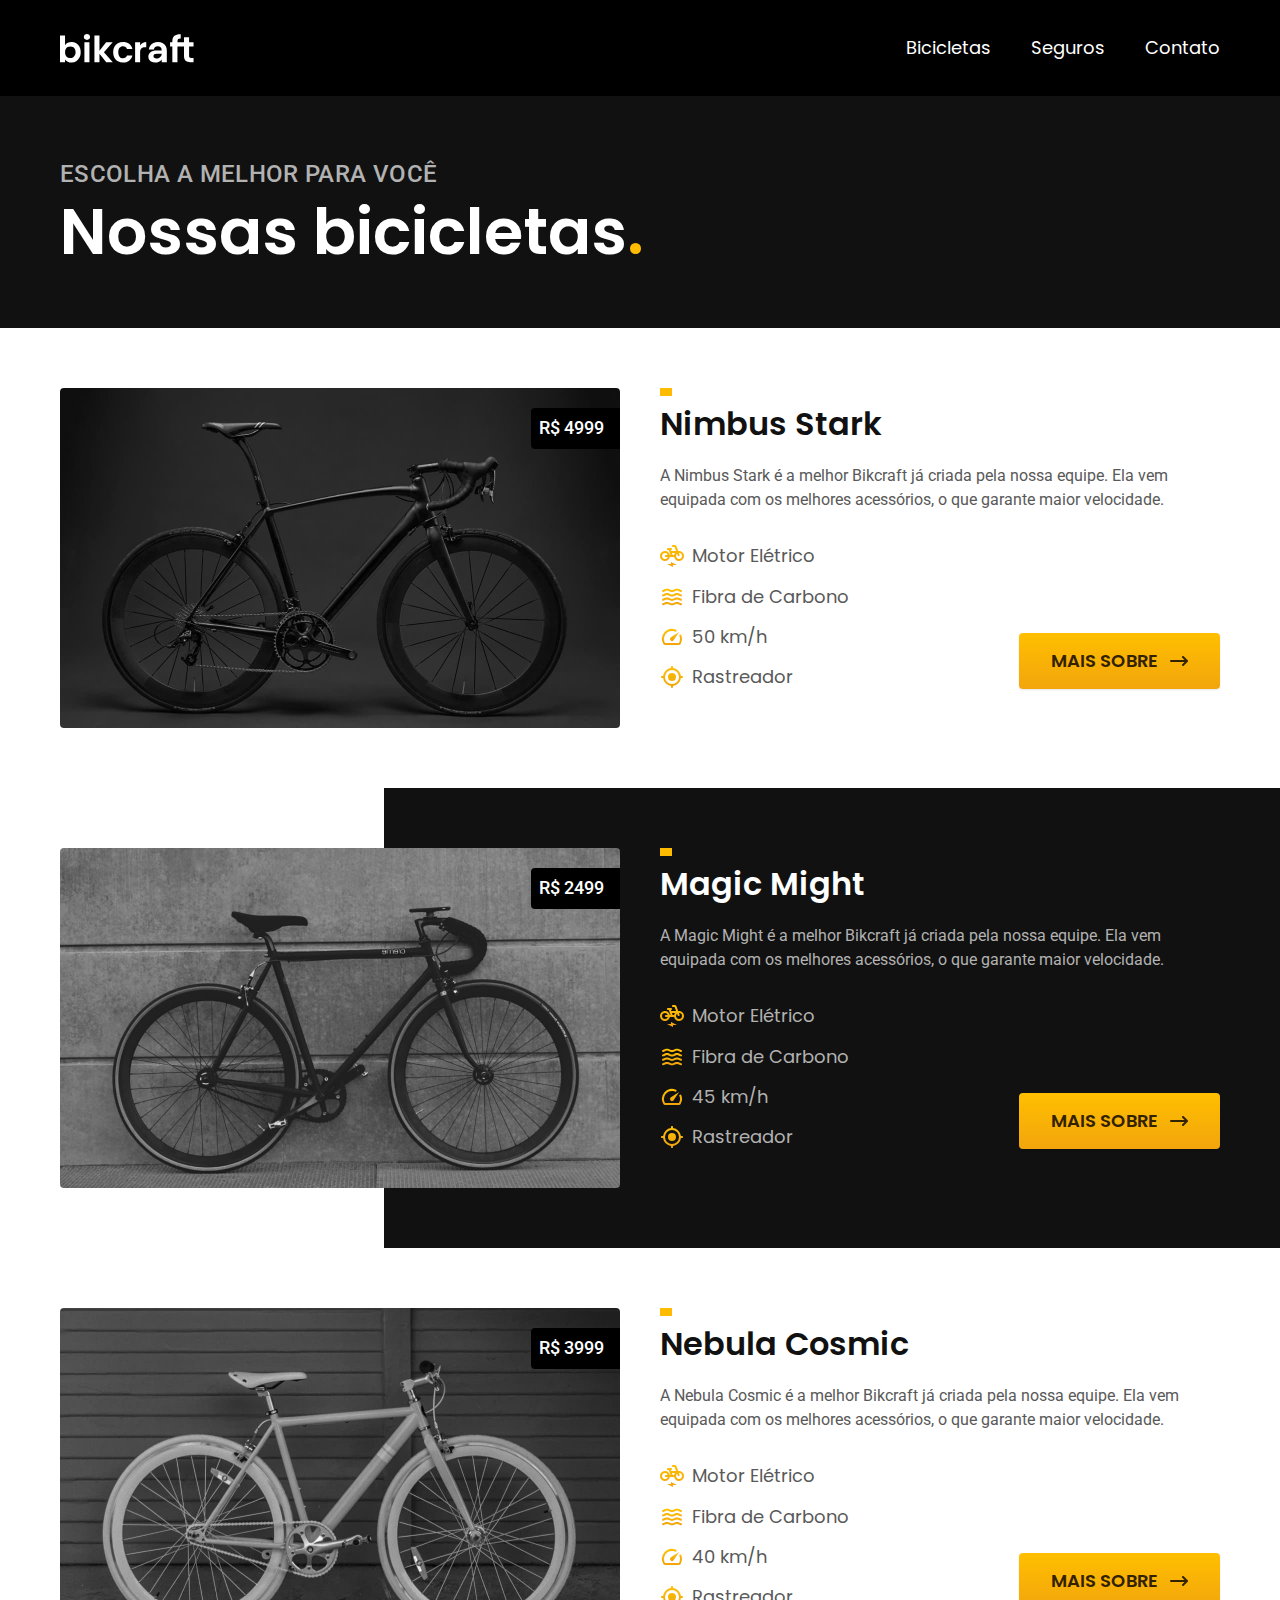
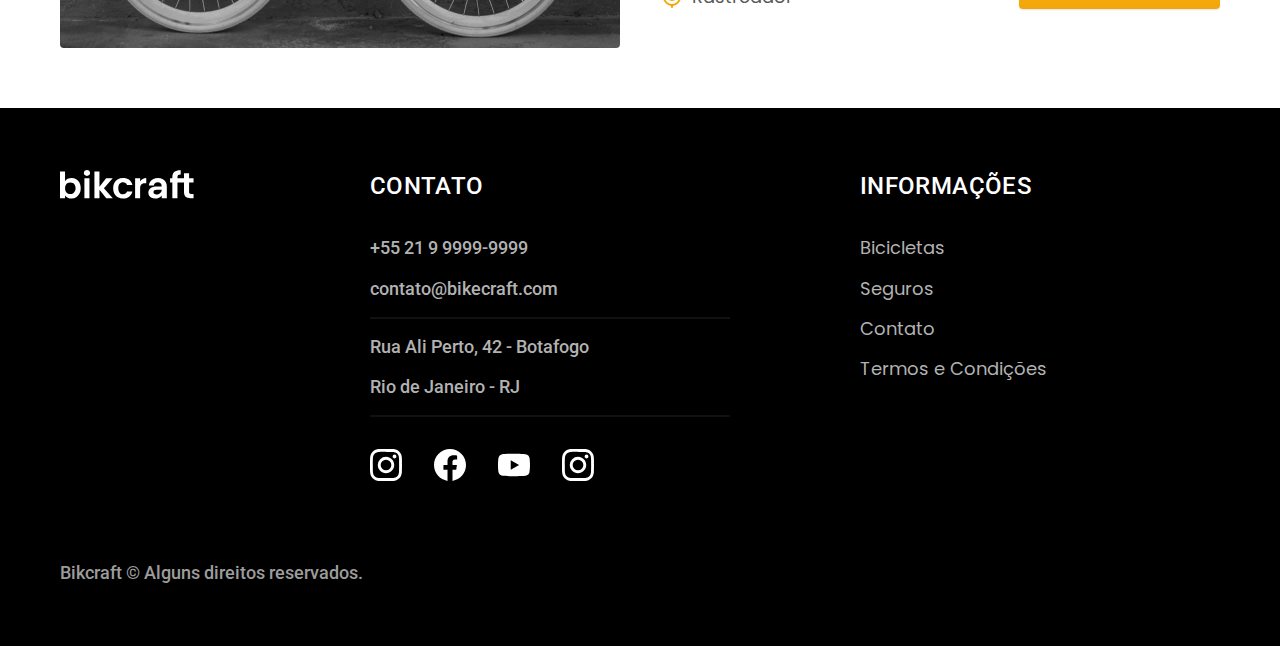
==== bicicletas.html @ 9562a988 "ciração da pagiona biciletas" ====
<!DOCTYPE html>
<html lang="pt-br">

<head>
  <meta charset="UTF-8">
  <meta name="viewport" content="width=device-width, initial-scale=1.0">
  <link rel="stylesheet" href="./css/style.css">
  <link rel="preconnect" href="https://fonts.googleapis.com">
  <link rel="preconnect" href="https://fonts.gstatic.com" crossorigin>
  <link href="https://fonts.googleapis.com/css2?family=Merriweather:ital,wght@1,900&family=Poppins:wght@400;600&family=Roboto:wght@100..900&display=swap" rel="stylesheet">
  <title>Bicicletas | Bikecraft</title>
  <meta name="desciption" content="Bicicletas.">
</head>

<body id="bicicletas">
  <header class="header-bg">
    <div class="container header">
      <img src="./img/bikcraft.svg" alt="Bikecraft">
      <nav aria-label="primaria">
        <ul class="header-menu font-1-m cor-0">
          <li><a href="./bicicletas.html">Bicicletas</a></li>
          <li><a href="./seguros.html">Seguros</a></li>
          <li><a href="./contato.html">Contato</a></li>
        </ul>
      </nav>
    </div>
  </header>

  <main>
    <div class="titulo-bg">
      <div class="titulo container">
        <p class="font-2-l-b cor-5">Escolha a melhor para você </p>
        <h1 class="font-1-xxl cor-0">Nossas bicicletas<span class="cor-p1">.</span></h1>
      </div>
    </div>

    <div class="bicicletas container">
      <div class="bicicletas-imagem">
        <img src="./img/bicicletas/nimbus.jpg" alt="Bicicleta preta">
        <span class="font-2-m cor-0">R$ 4999</span>
      </div>
      <div class="bicicletas-conteudo">
        <h2 class="font-1-xl">Nimbus Stark</h2>
        <p class="font-2-s cor-8">A Nimbus Stark é a melhor Bikcraft já criada pela nossa equipe. Ela vem equipada com os melhores acessórios, o que garante maior velocidade.</p>
        <ul class="font-1-m cor-8">
          <li><img src="./img/icones/eletrica.svg" alt="">
            Motor Elétrico
          </li>
          <li><img src="./img/icones/carbono.svg" alt="">
            Fibra de Carbono
          </li>
          <li><img src="./img/icones/velocidade.svg" alt="">
            50 km/h
          </li>
          <li><img src="./img/icones/rastreador.svg" alt="">
            Rastreador
          </li>
        </ul>
        <a class="botao seta" href="./bicicletas/nimbus.html">Mais Sobre</a>
      </div>
    </div>

    <div class="bicicletas-bg">
      <div class="bicicletas container">
        <div class="bicicletas-imagem">
          <img src="./img/bicicletas/magic.jpg" alt="Bicicleta preta">
          <span class="font-2-m cor-0">R$ 2499</span>
        </div>
        <div class="bicicletas-conteudo">
          <h2 class="font-1-xl cor-0">Magic Might</h2>
          <p class="font-2-s cor-5">A Magic Might é a melhor Bikcraft já criada pela nossa equipe. Ela vem equipada com os melhores acessórios, o que garante maior velocidade.</p>
          <ul class="font-1-m cor-5">
            <li><img src="./img/icones/eletrica.svg" alt="">
              Motor Elétrico
            </li>
            <li><img src="./img/icones/carbono.svg" alt="">
              Fibra de Carbono
            </li>
            <li><img src="./img/icones/velocidade.svg" alt="">
              45 km/h
            </li>
            <li><img src="./img/icones/rastreador.svg" alt="">
              Rastreador
            </li>
          </ul>
          <a class="botao seta" href="./bicicletas/magic.html">Mais Sobre</a>
        </div>
      </div>
    </div>


    <div class="bicicletas container">
      <div class="bicicletas-imagem">
        <img src="./img/bicicletas/nebula.jpg" alt="Bicicleta preta">
        <span class="font-2-m cor-0">R$ 3999</span>
      </div>
      <div class="bicicletas-conteudo">
        <h2 class="font-1-xl">Nebula Cosmic</h2>
        <p class="font-2-s cor-8">A Nebula Cosmic é a melhor Bikcraft já criada pela nossa equipe. Ela vem equipada com os melhores acessórios, o que garante maior velocidade.</p>
        <ul class="font-1-m cor-8">
          <li><img src="./img/icones/eletrica.svg" alt="">
            Motor Elétrico
          </li>
          <li><img src="./img/icones/carbono.svg" alt="">
            Fibra de Carbono
          </li>
          <li><img src="./img/icones/velocidade.svg" alt="">
            40 km/h
          </li>
          <li><img src="./img/icones/rastreador.svg" alt="">
            Rastreador
          </li>
        </ul>
        <a class="botao seta" href="./bicicletas/nebula.html">Mais Sobre</a>
      </div>
    </div>

  </main>

  <footer class="footer-bg">
    <div class="footer container">
      <img src="./img/bikcraft.svg" alt="Bikecraft">
      <div class="footer-contato">
        <h3 class="font-2-l-b cor-0">Contato</h3>
        <ul class="font-2-m cor-5">
          <li><a href="tel:+5521999999999">+55 21 9 9999-9999</a></li>
          <li><a href="mailto:contato@bikecraft.com">contato@bikecraft.com</a></li>
          <li>Rua Ali Perto, 42 - Botafogo</li>
          <li>Rio de Janeiro - RJ</li>
        </ul>
        <div class="footer-redes">
          <a href="./">
            <img src="./img/redes/instagram.svg" alt="Instagram">
          </a>
          <a href="./">
            <img src="./img/redes/facebook.svg" alt="Facebook">
          </a>
          <a href="./">
            <img src="./img/redes/youtube.svg" alt="YouTube">
          </a>
          <a href="./">
            <img src="./img/redes/instagram.svg" alt="">
          </a>
        </div>
      </div>
      <div class="footer-informacoes">
        <h3 class="font-2-l-b cor-0">Informações</h3>
        <nav>
          <ul class="font-1-m cor-5">
            <li><a href="./bicicletas.html">Bicicletas</a></li>
            <li><a href="./seguros.html">Seguros</a></li>
            <li><a href="./contato.html">Contato</a></li>
            <li><a href="./termos.html">Termos e Condições</a></li>
          </ul>
        </nav>
      </div>
      <p class="footer-copy font-2-m cor-6">Bikcraft © Alguns direitos reservados.</p>
    </div>
  </footer>
</body>

</html>
---- css/style.css ----
@import "./global/global.css";
@import "./utilidades/tipografia.css";
@import "./utilidades/cores.css";

@import "./global/header.css";
@import "./global/footer.css";

/* Utilidades */
@import "./utilidades/componentes.css";

/* Home */
@import "./home/introducao.css";
@import "./home/tecnologia.css";
@import "./home/parceiros.css";
@import "./home/depoimento.css";

/* Bicicletas */
@import "./bicicletas/bicicletas-lista.css";
@import "./bicicletas/bicicletas.css";

/* Seguros */
@import "./seguros/seguros.css";

/* Termos */
@import "./termos/termos.css";
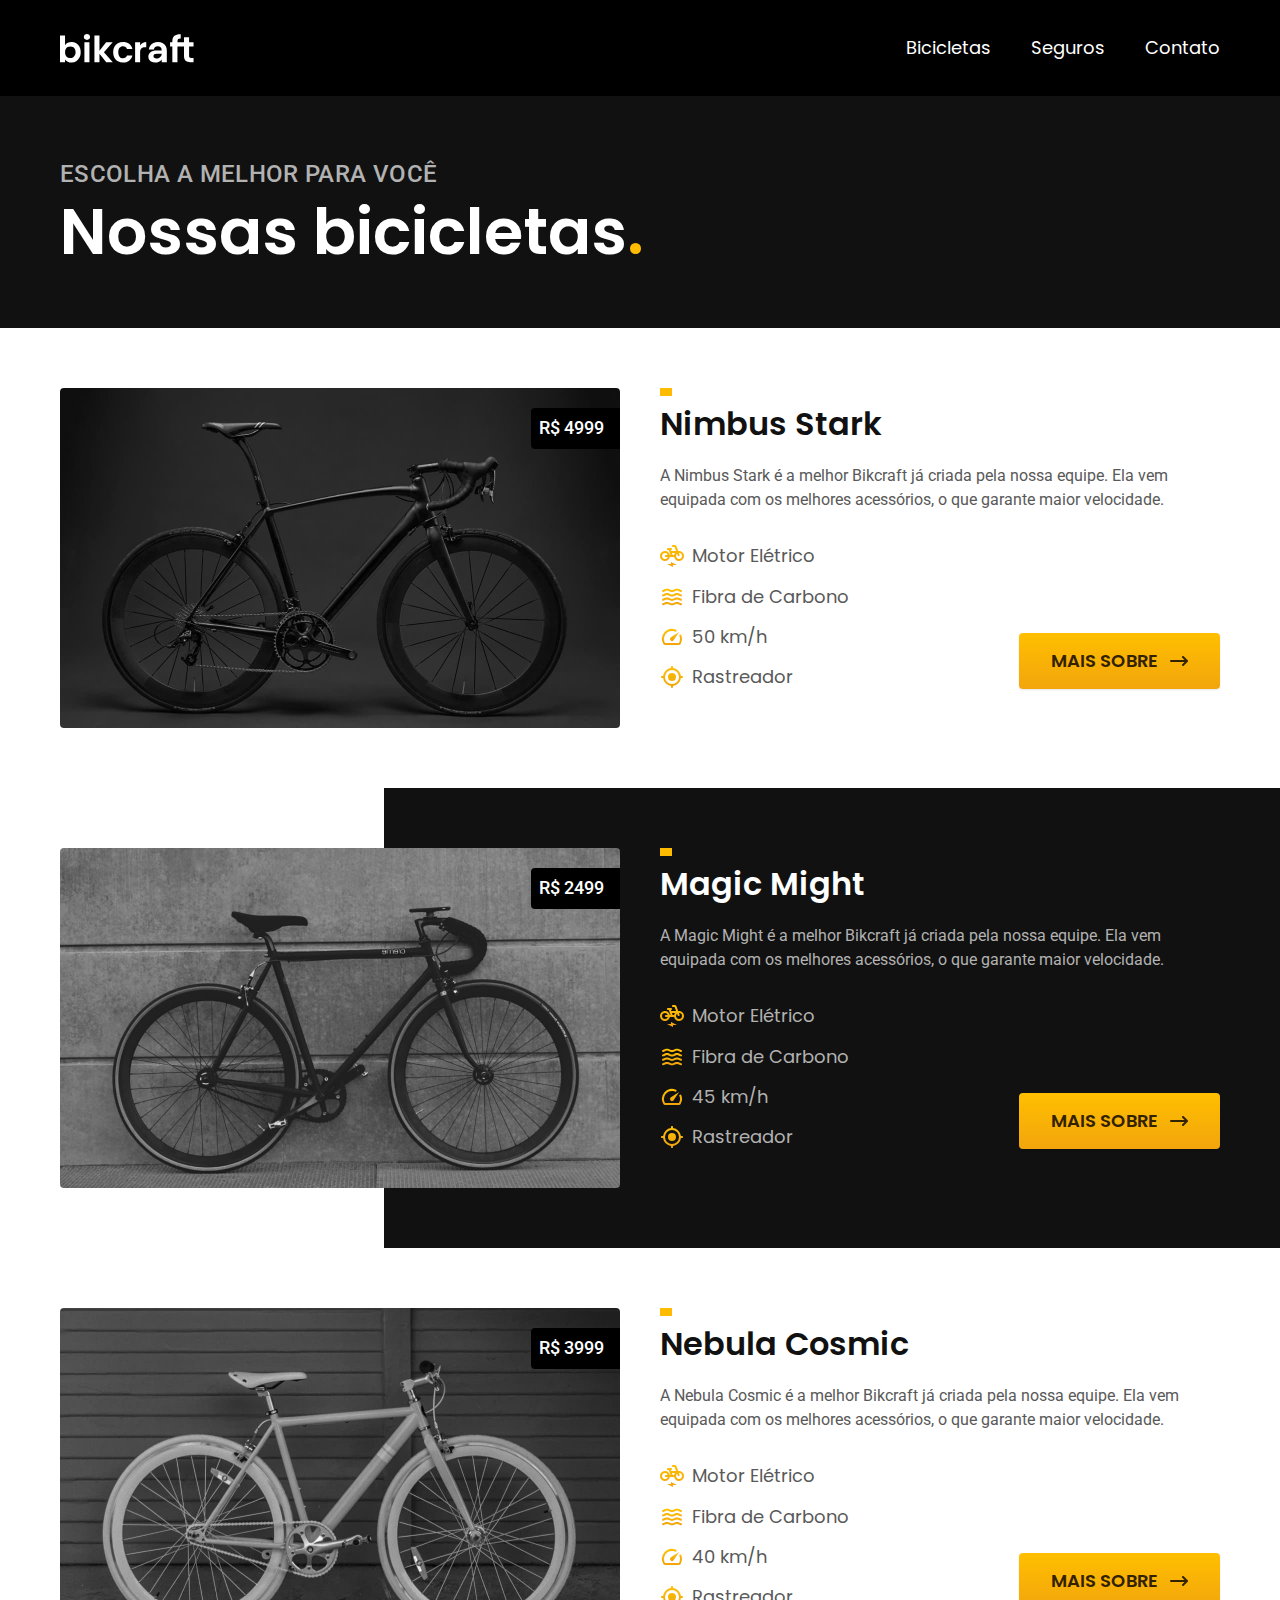
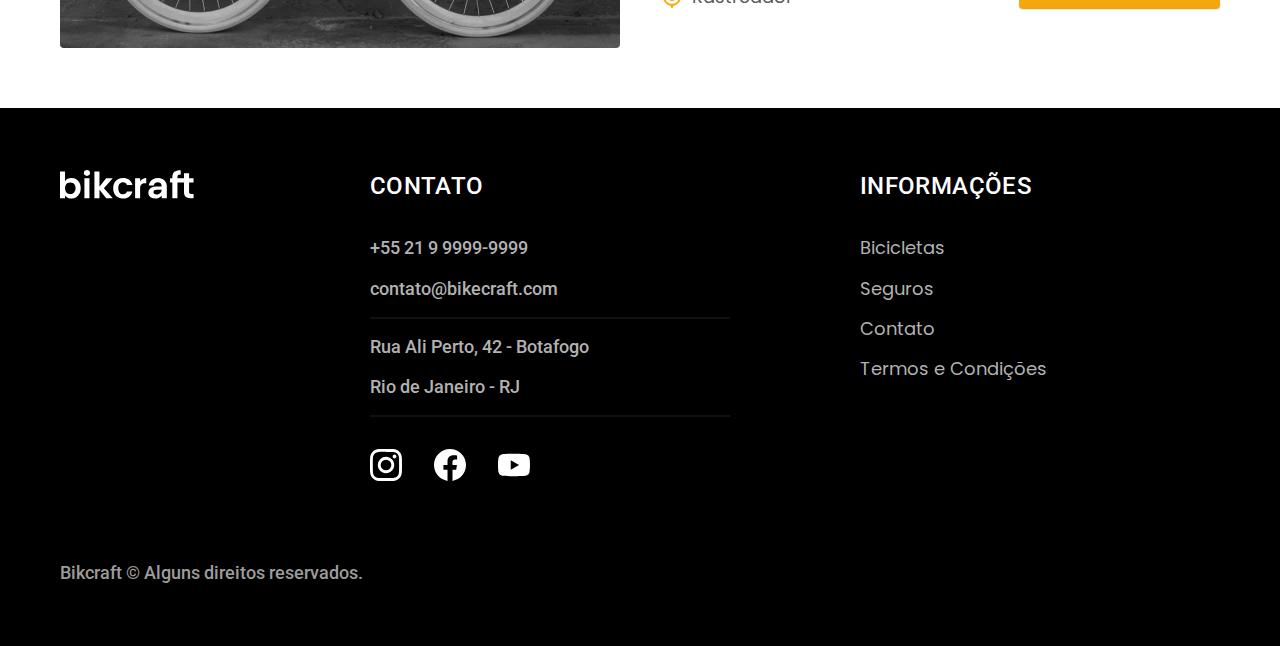
==== commit 7a44b3a1: "criação da pagina de contato" ====
--- a/bicicletas.html
+++ b/bicicletas.html
@@ -15,7 +15,7 @@
 <body id="bicicletas">
   <header class="header-bg">
     <div class="container header">
-      <img src="./img/bikcraft.svg" alt="Bikecraft">
+      <a href="./index.html"><img src="./img/bikcraft.svg" alt="Bikecraft"></a>
       <nav aria-label="primaria">
         <ul class="header-menu font-1-m cor-0">
           <li><a href="./bicicletas.html">Bicicletas</a></li>
@@ -138,9 +138,6 @@
           <a href="./">
             <img src="./img/redes/youtube.svg" alt="YouTube">
           </a>
-          <a href="./">
-            <img src="./img/redes/instagram.svg" alt="">
-          </a>
         </div>
       </div>
       <div class="footer-informacoes">
--- a/css/style.css
+++ b/css/style.css
@@ -7,6 +7,7 @@
 
 /* Utilidades */
 @import "./utilidades/componentes.css";
+@import "./utilidades/formulario.css";
 
 /* Home */
 @import "./home/introducao.css";
@@ -18,8 +19,18 @@
 @import "./bicicletas/bicicletas-lista.css";
 @import "./bicicletas/bicicletas.css";
 
+/* Bicicleta */
+@import "./bicicleta/bicicleta.css";
+@import "./bicicleta/seguro.css";
+
 /* Seguros */
 @import "./seguros/seguros.css";
+@import "./seguros/vantagens.css";
+@import "./seguros/perguntas.css";
+
+/* Termos */
+@import "./contato/contato.css";
+@import "./contato/lojas.css";
 
 /* Termos */
 @import "./termos/termos.css";
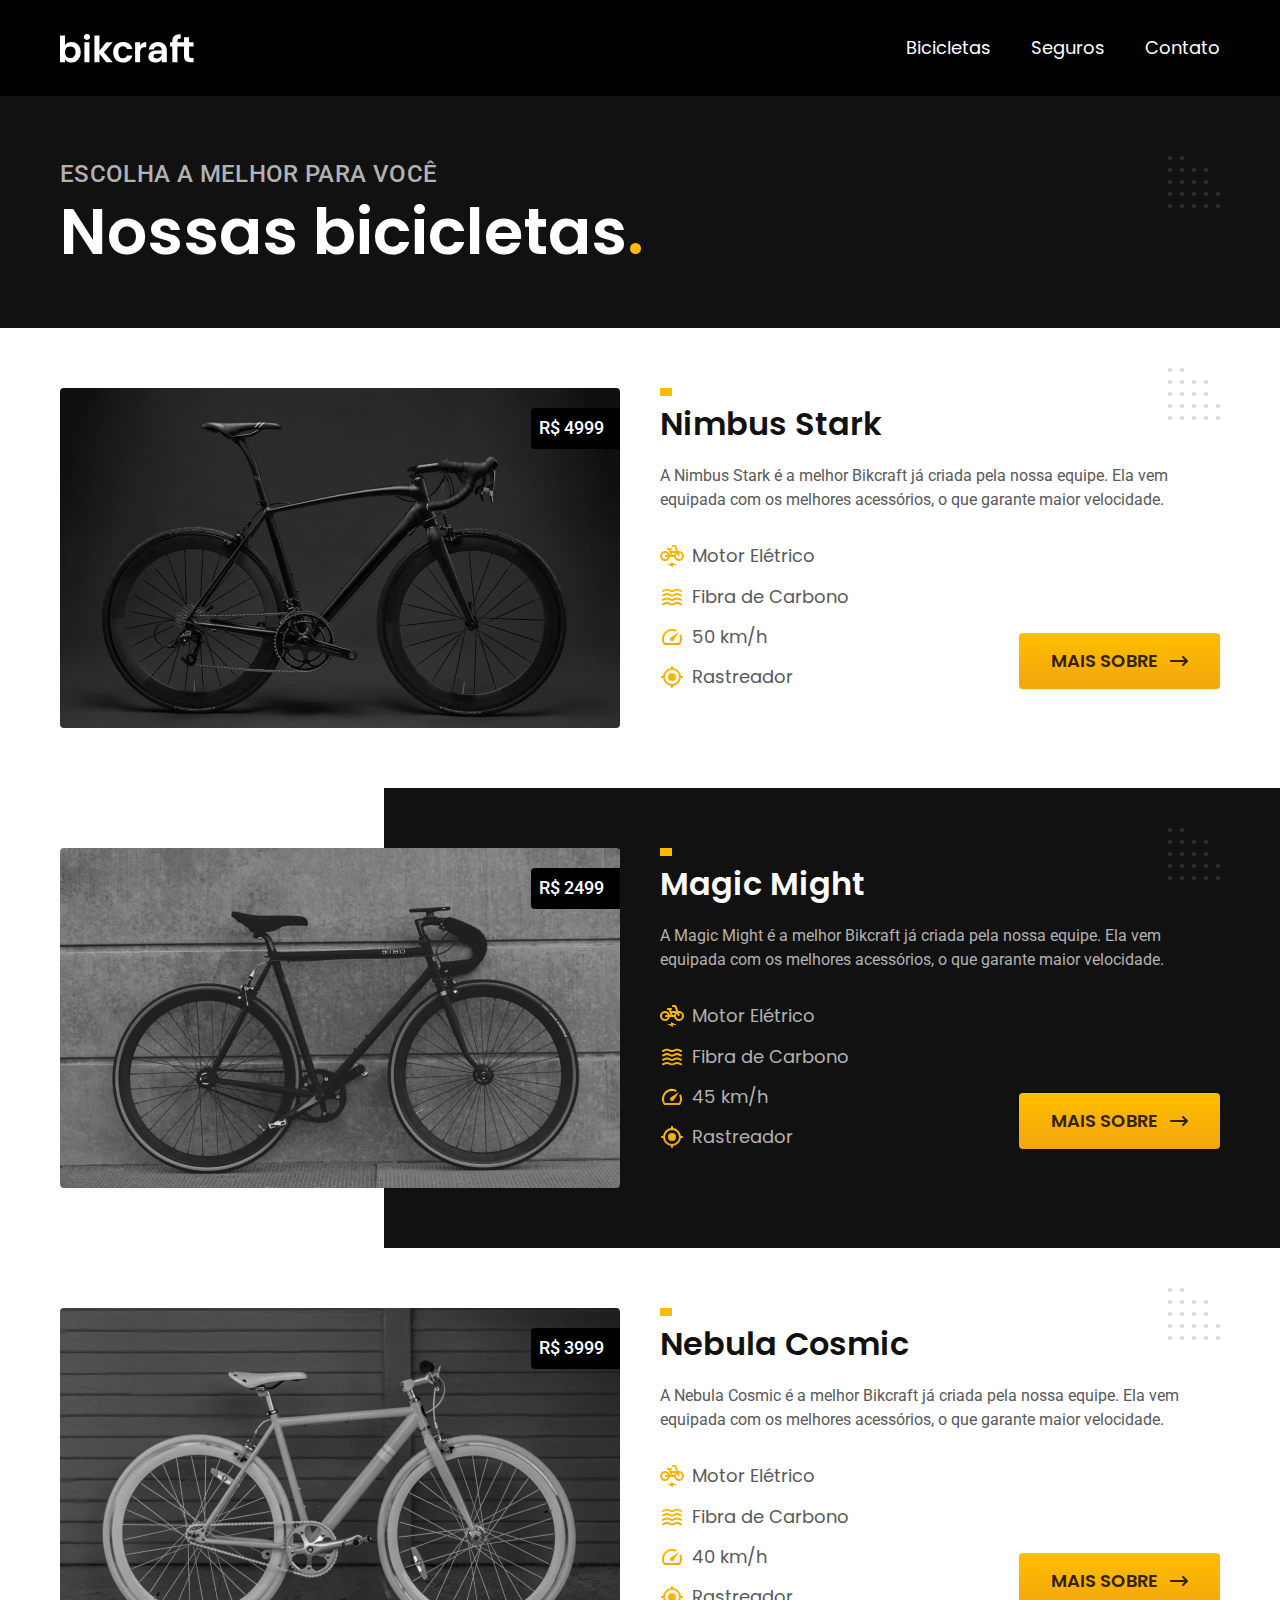
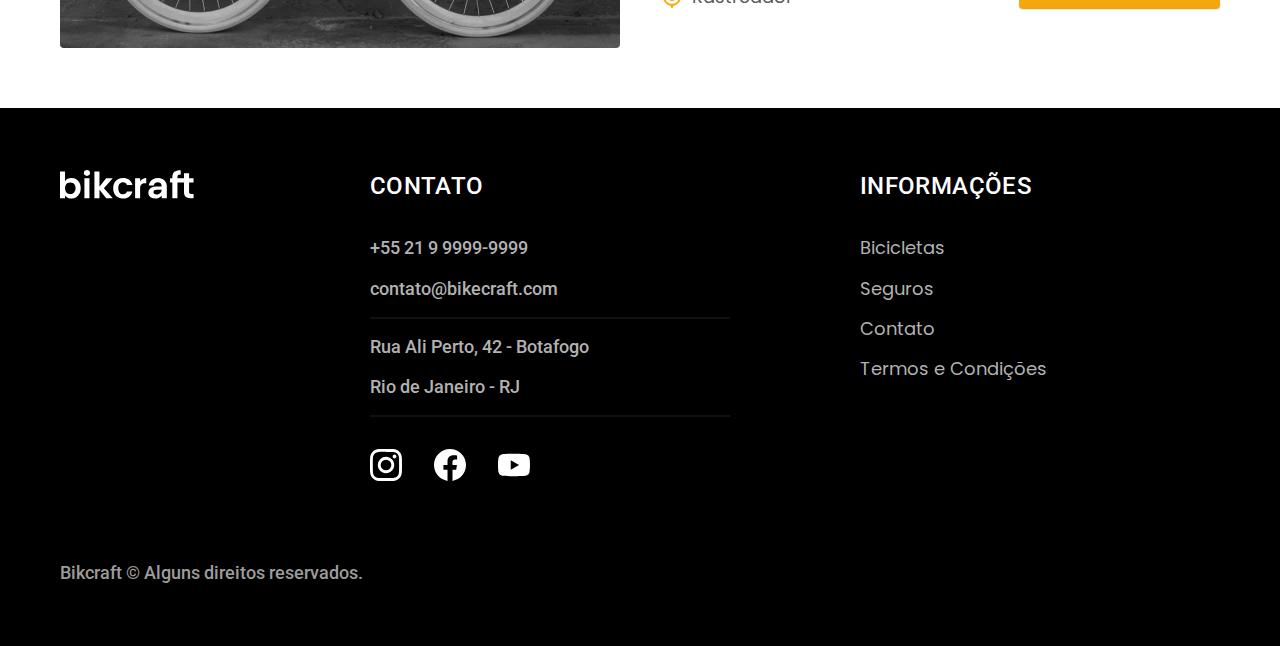
==== commit 1a00546e: "adicionar os tamanhos das imagens no html" ====
--- a/bicicletas.html
+++ b/bicicletas.html
@@ -4,6 +4,7 @@
 <head>
   <meta charset="UTF-8">
   <meta name="viewport" content="width=device-width, initial-scale=1.0">
+  <link rel="preload" href="./css/style.css" as="style">
   <link rel="stylesheet" href="./css/style.css">
   <link rel="preconnect" href="https://fonts.googleapis.com">
   <link rel="preconnect" href="https://fonts.gstatic.com" crossorigin>
@@ -15,7 +16,7 @@
 <body id="bicicletas">
   <header class="header-bg">
     <div class="container header">
-      <a href="./index.html"><img src="./img/bikcraft.svg" alt="Bikecraft"></a>
+      <a href="./index.html"><img src="./img/bikcraft.svg" width="136" height="32" alt="Bikecraft"></a>
       <nav aria-label="primaria">
         <ul class="header-menu font-1-m cor-0">
           <li><a href="./bicicletas.html">Bicicletas</a></li>
@@ -43,16 +44,16 @@
         <h2 class="font-1-xl">Nimbus Stark</h2>
         <p class="font-2-s cor-8">A Nimbus Stark é a melhor Bikcraft já criada pela nossa equipe. Ela vem equipada com os melhores acessórios, o que garante maior velocidade.</p>
         <ul class="font-1-m cor-8">
-          <li><img src="./img/icones/eletrica.svg" alt="">
+          <li><img src="./img/icones/eletrica.svg" width="32" height="32" alt="">
             Motor Elétrico
           </li>
-          <li><img src="./img/icones/carbono.svg" alt="">
+          <li><img src="./img/icones/carbono.svg" width="32" height="32" alt="">
             Fibra de Carbono
           </li>
-          <li><img src="./img/icones/velocidade.svg" alt="">
+          <li><img src="./img/icones/velocidade.svg" width="32" height="32" alt="">
             50 km/h
           </li>
-          <li><img src="./img/icones/rastreador.svg" alt="">
+          <li><img src="./img/icones/rastreador.svg" width="32" height="32" alt="">
             Rastreador
           </li>
         </ul>
@@ -119,7 +120,7 @@
 
   <footer class="footer-bg">
     <div class="footer container">
-      <img src="./img/bikcraft.svg" alt="Bikecraft">
+      <img src="./img/bikcraft.svg" width="136" height="32" alt="Bikecraft">
       <div class="footer-contato">
         <h3 class="font-2-l-b cor-0">Contato</h3>
         <ul class="font-2-m cor-5">
--- a/css/style.css
+++ b/css/style.css
@@ -28,9 +28,12 @@
 @import "./seguros/vantagens.css";
 @import "./seguros/perguntas.css";
 
-/* Termos */
+/* Contato */
 @import "./contato/contato.css";
 @import "./contato/lojas.css";
 
+/* Orçamento */
+@import "./orcamento/orcamento.css";
+
 /* Termos */
 @import "./termos/termos.css";
--- a/css/style.css
+++ b/css/style.css
@@ -28,9 +28,12 @@
 @import "./seguros/vantagens.css";
 @import "./seguros/perguntas.css";
 
-/* Termos */
+/* Contato */
 @import "./contato/contato.css";
 @import "./contato/lojas.css";
 
+/* Orçamento */
+@import "./orcamento/orcamento.css";
+
 /* Termos */
 @import "./termos/termos.css";
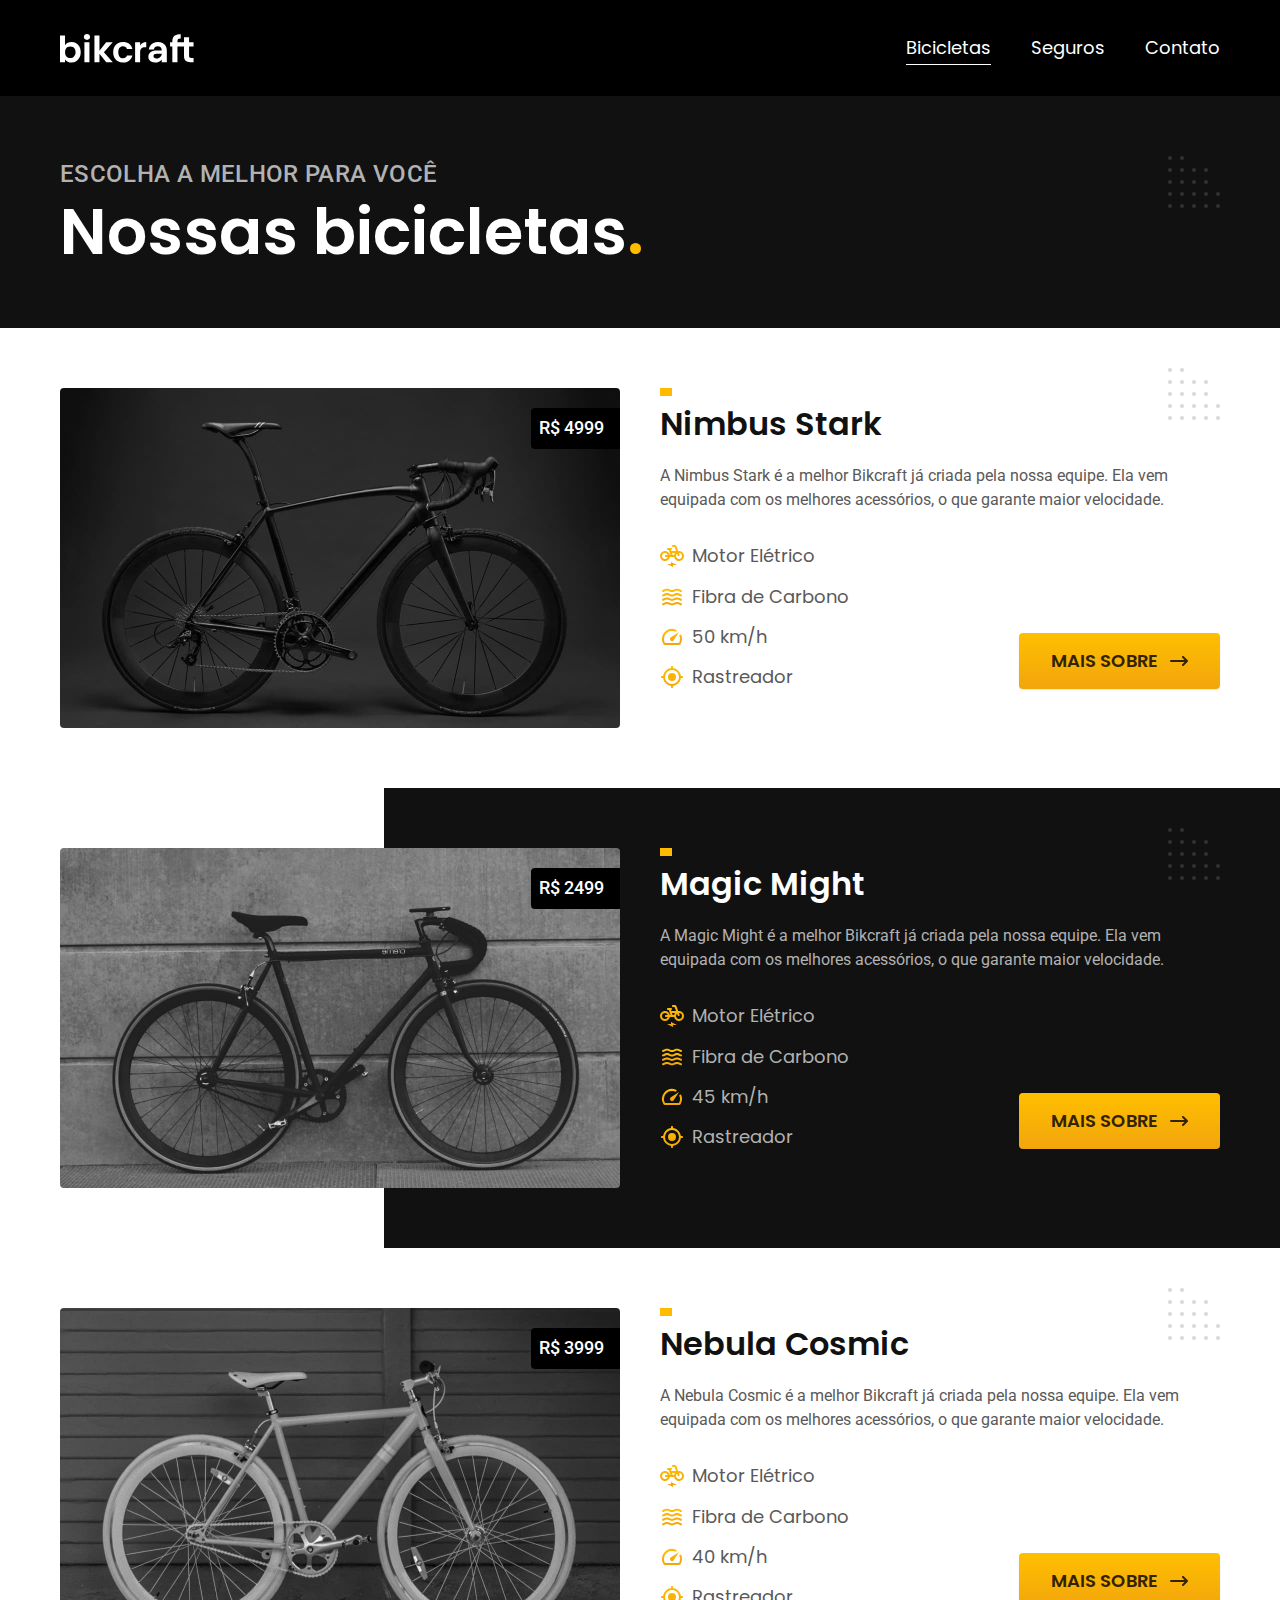
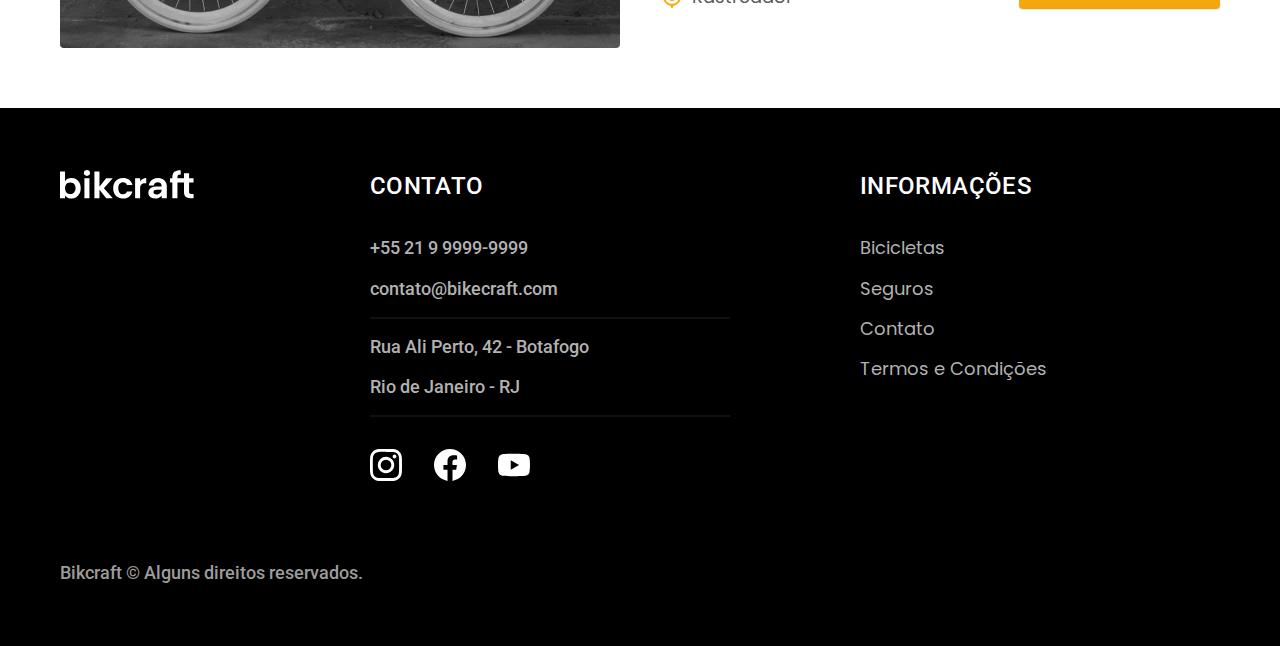
==== commit 0b950c47: "adicionar JavaScript" ====
--- a/bicicletas.html
+++ b/bicicletas.html
@@ -11,6 +11,9 @@
   <link href="https://fonts.googleapis.com/css2?family=Merriweather:ital,wght@1,900&family=Poppins:wght@400;600&family=Roboto:wght@100..900&display=swap" rel="stylesheet">
   <title>Bicicletas | Bikecraft</title>
   <meta name="desciption" content="Bicicletas.">
+  <script>
+    document.documentElement.classList.add('js')
+  </script>
 </head>
 
 <body id="bicicletas">
@@ -155,6 +158,7 @@
       <p class="footer-copy font-2-m cor-6">Bikcraft © Alguns direitos reservados.</p>
     </div>
   </footer>
+  <script src="./js/script.js"></script>
 </body>
 
 </html>--- a/css/style.css
+++ b/css/style.css
@@ -1,6 +1,7 @@
 @import "./global/global.css";
 @import "./utilidades/tipografia.css";
 @import "./utilidades/cores.css";
+@import "./utilidades/animacao.css";
 
 @import "./global/header.css";
 @import "./global/footer.css";
--- a/css/style.css
+++ b/css/style.css
@@ -1,6 +1,7 @@
 @import "./global/global.css";
 @import "./utilidades/tipografia.css";
 @import "./utilidades/cores.css";
+@import "./utilidades/animacao.css";
 
 @import "./global/header.css";
 @import "./global/footer.css";
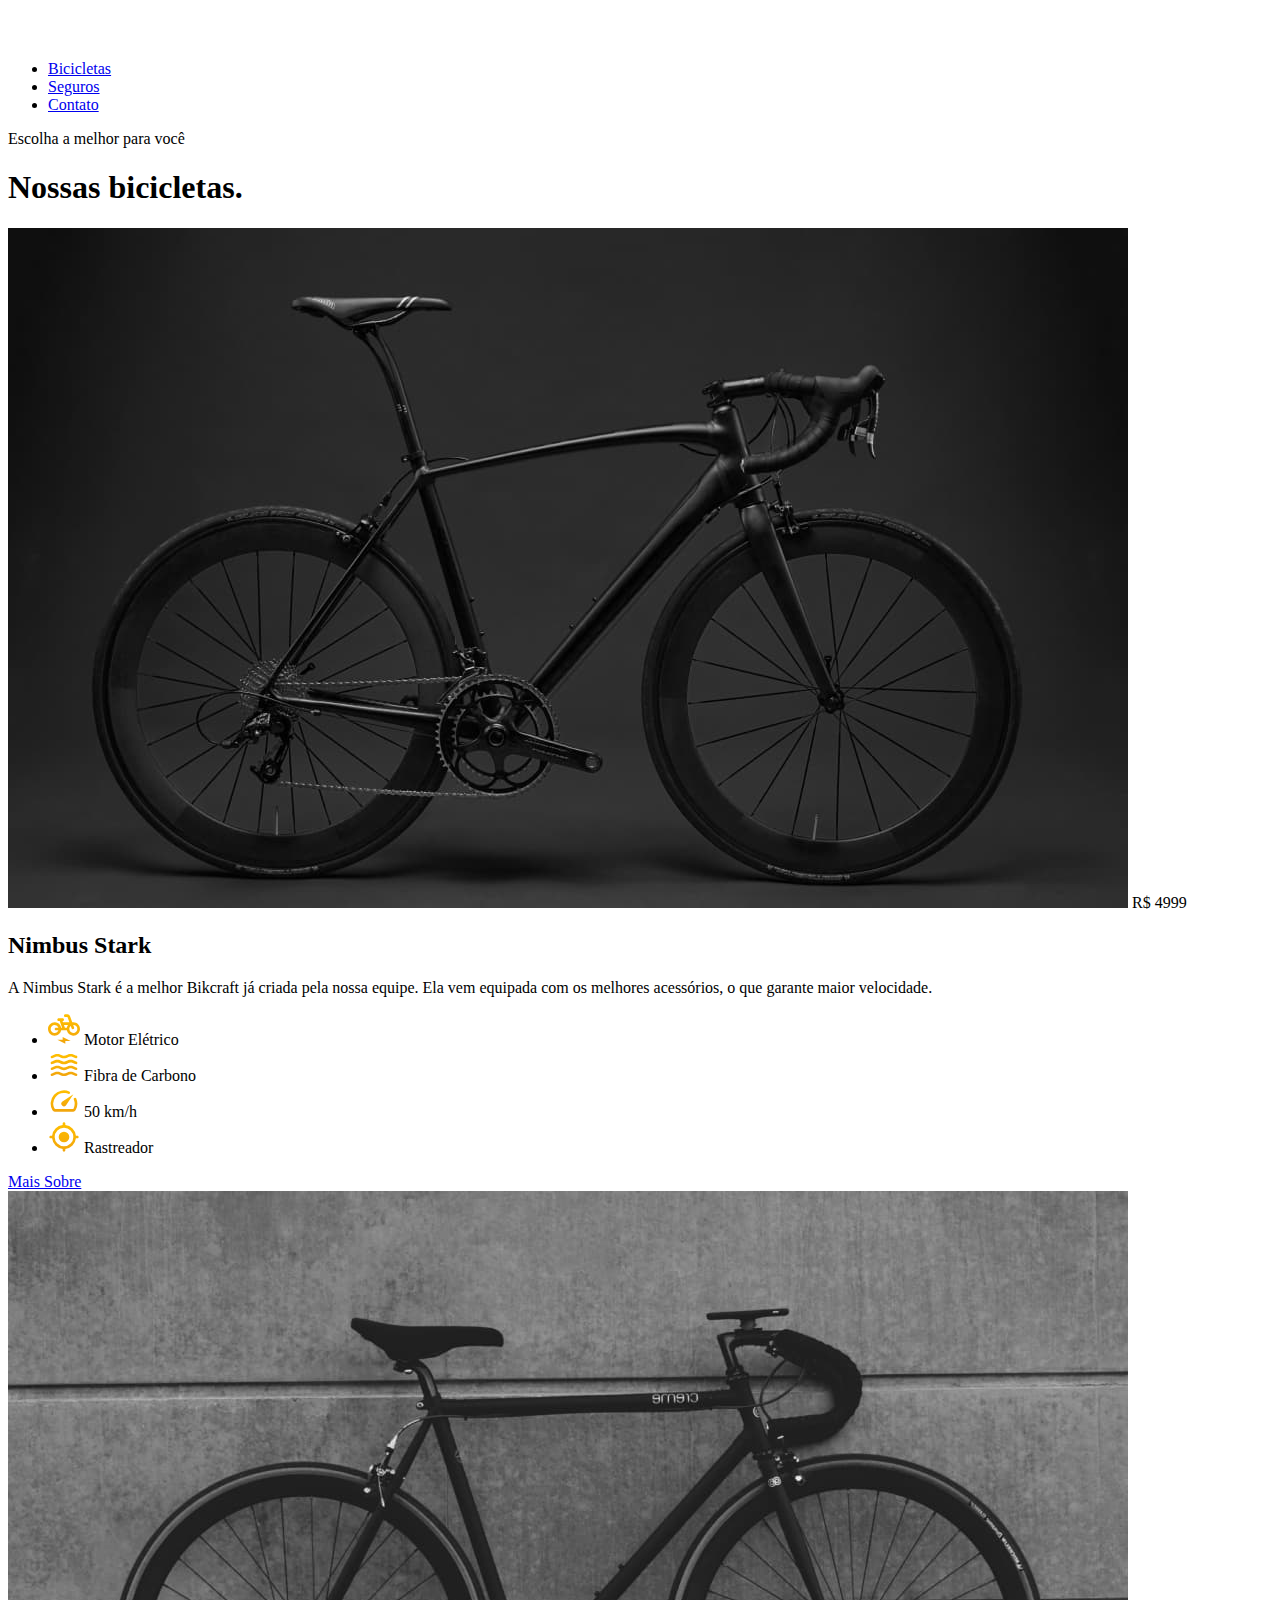
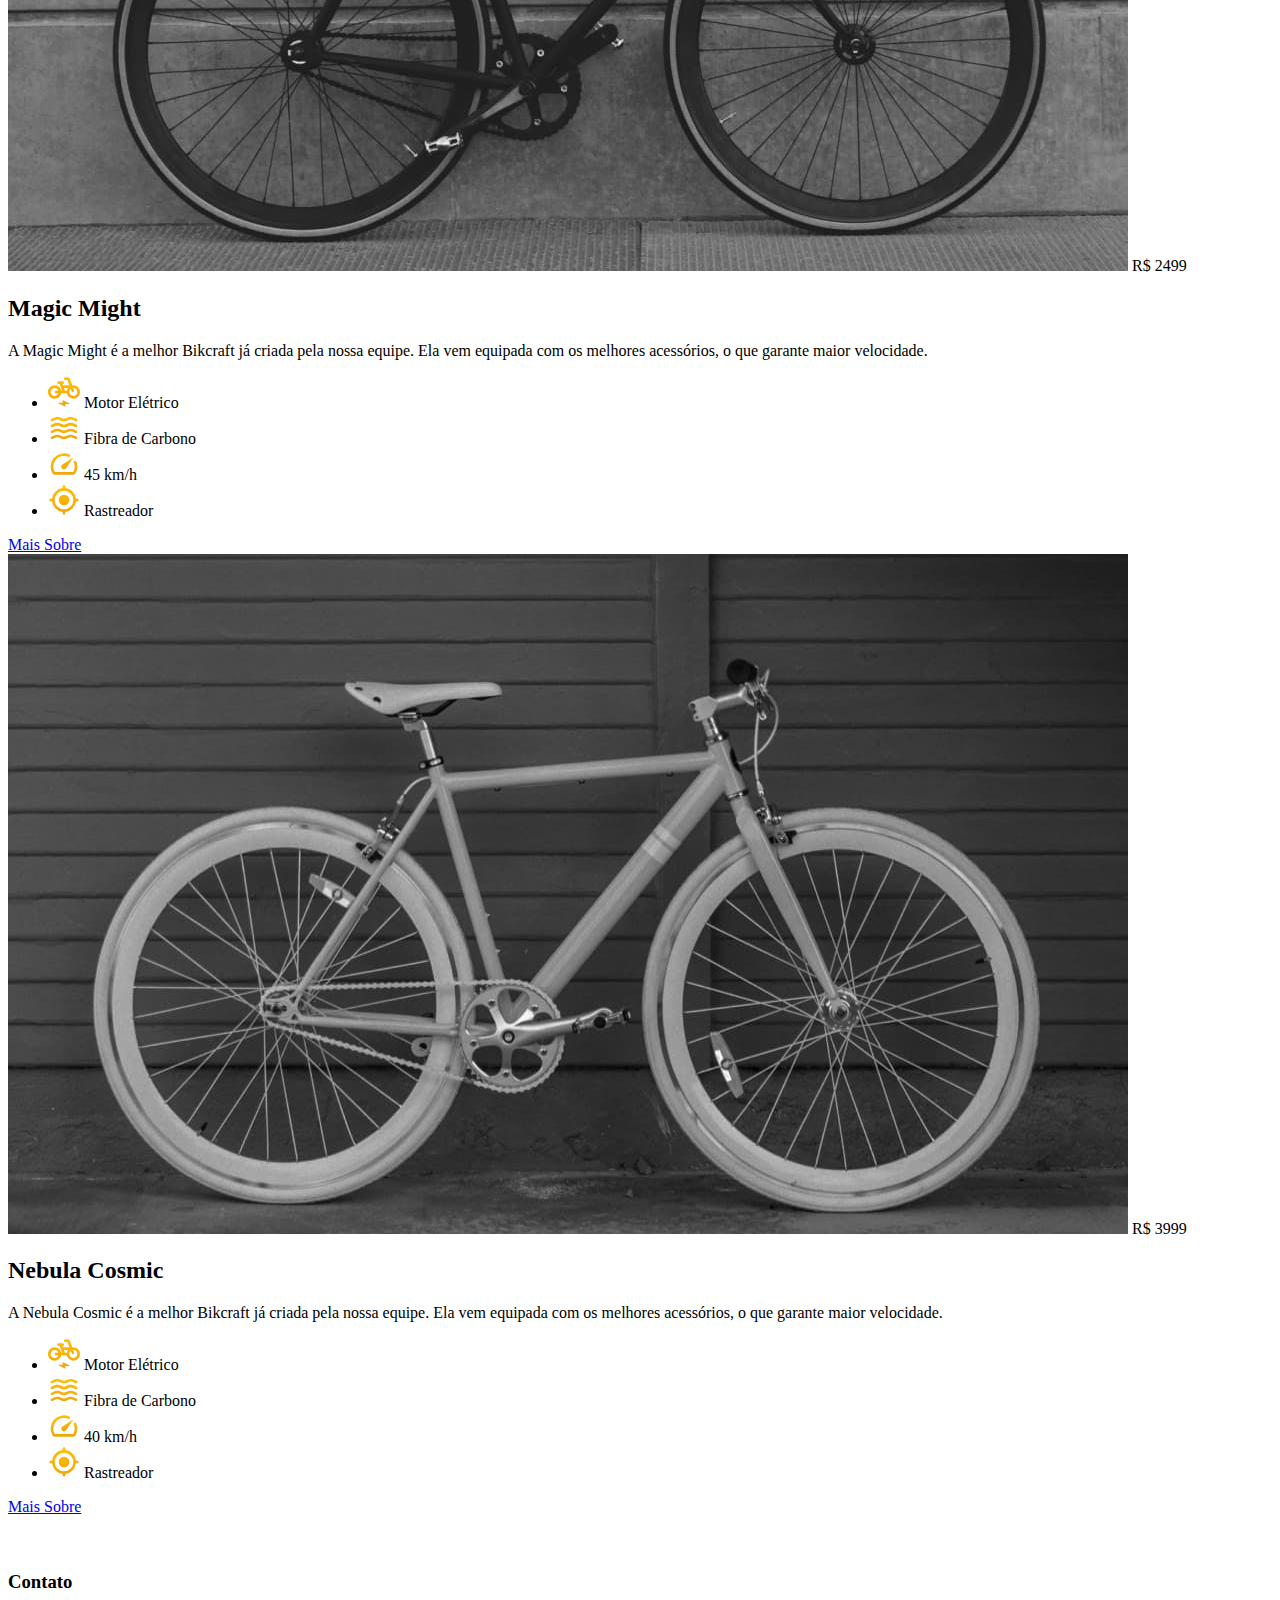
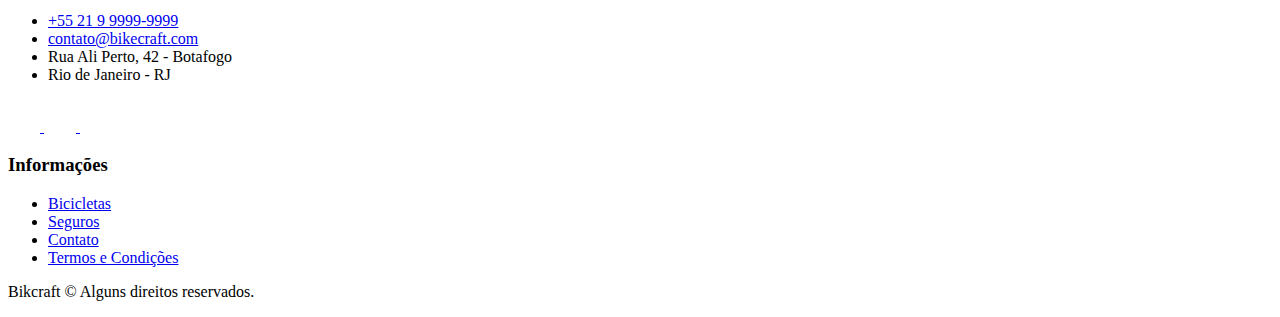
==== commit fd3a165d: "mudança de link para css otimizado" ====
--- a/bicicletas.html
+++ b/bicicletas.html
@@ -4,8 +4,10 @@
 <head>
   <meta charset="UTF-8">
   <meta name="viewport" content="width=device-width, initial-scale=1.0">
-  <link rel="preload" href="./css/style.css" as="style">
-  <link rel="stylesheet" href="./css/style.css">
+  <link rel="icon" href="./favicon.svg" type="image/svg+xml">
+  <link rel="preload" href="./css/style.min.css" as="style">
+  <link rel="preload" href="./css/style.min.css" as="style">
+  <link rel="stylesheet" href="./css/style.min.css">
   <link rel="preconnect" href="https://fonts.googleapis.com">
   <link rel="preconnect" href="https://fonts.gstatic.com" crossorigin>
   <link href="https://fonts.googleapis.com/css2?family=Merriweather:ital,wght@1,900&family=Poppins:wght@400;600&family=Roboto:wght@100..900&display=swap" rel="stylesheet">
